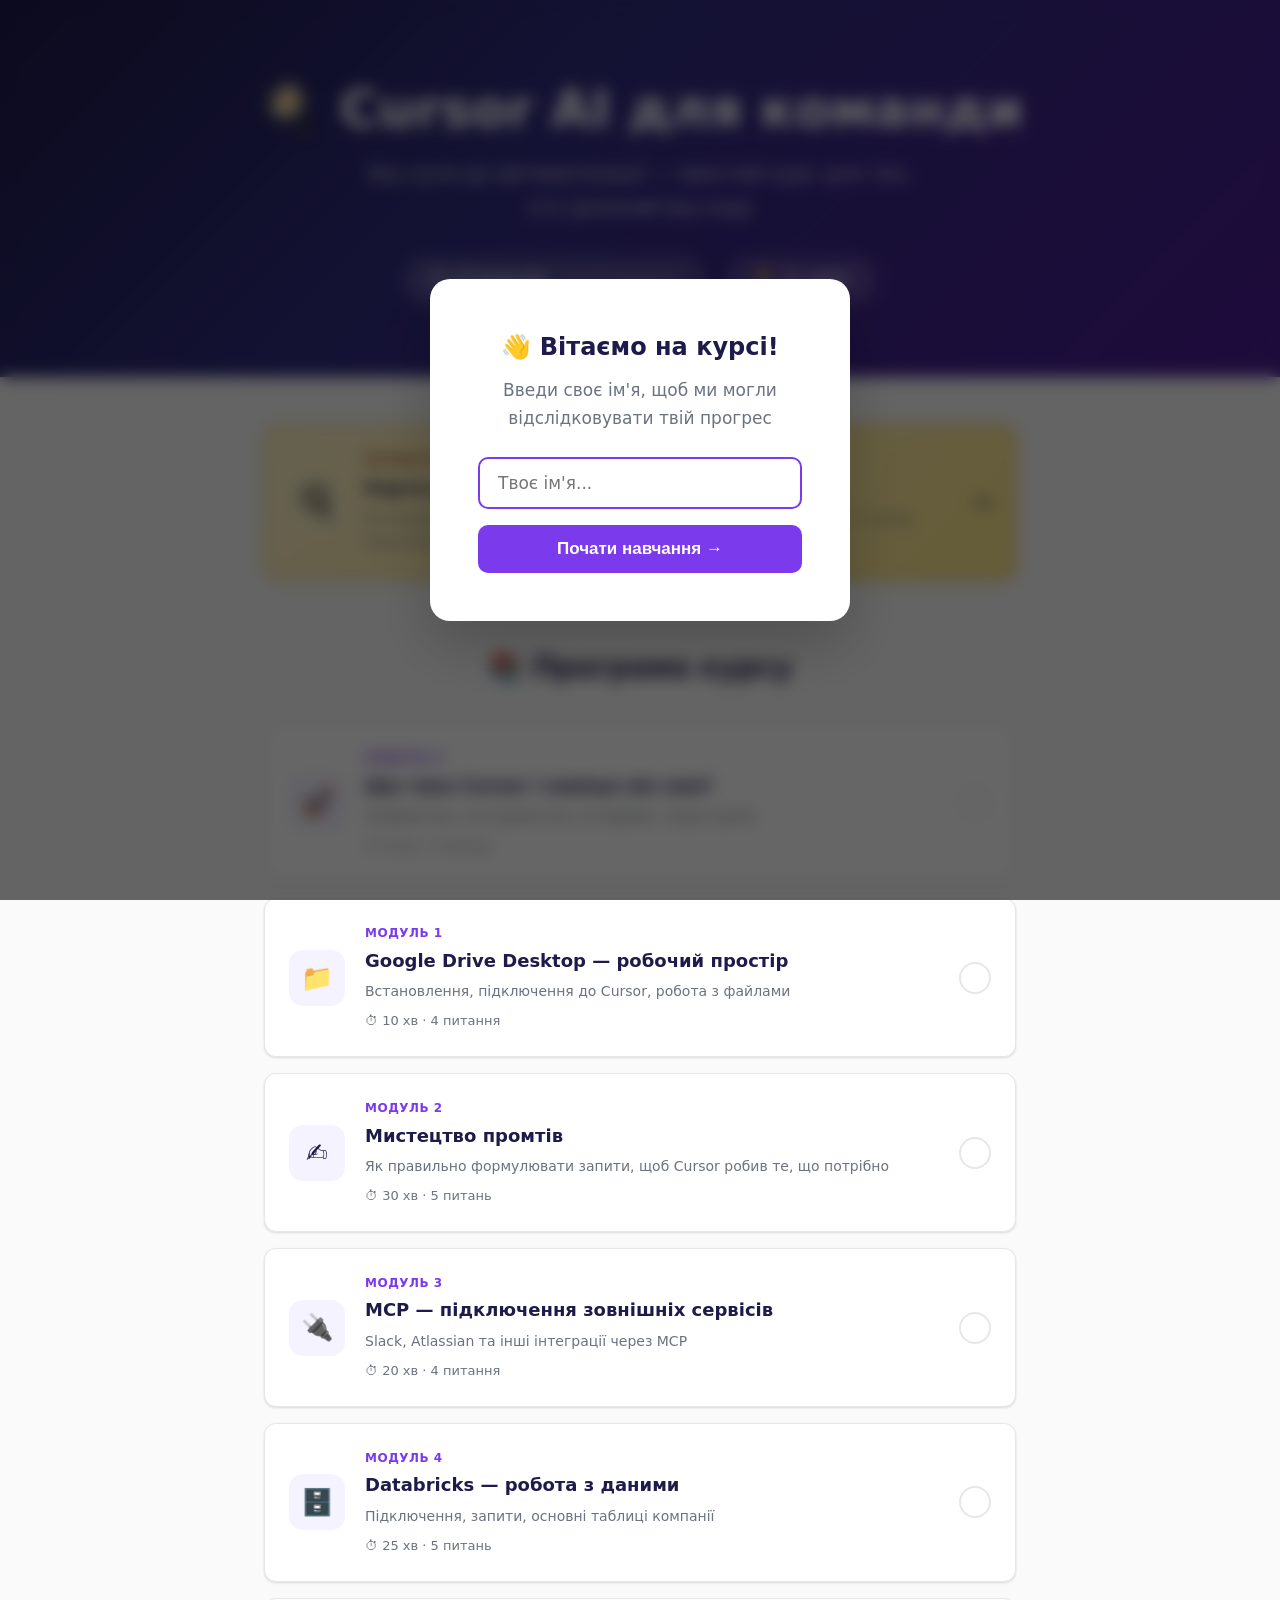
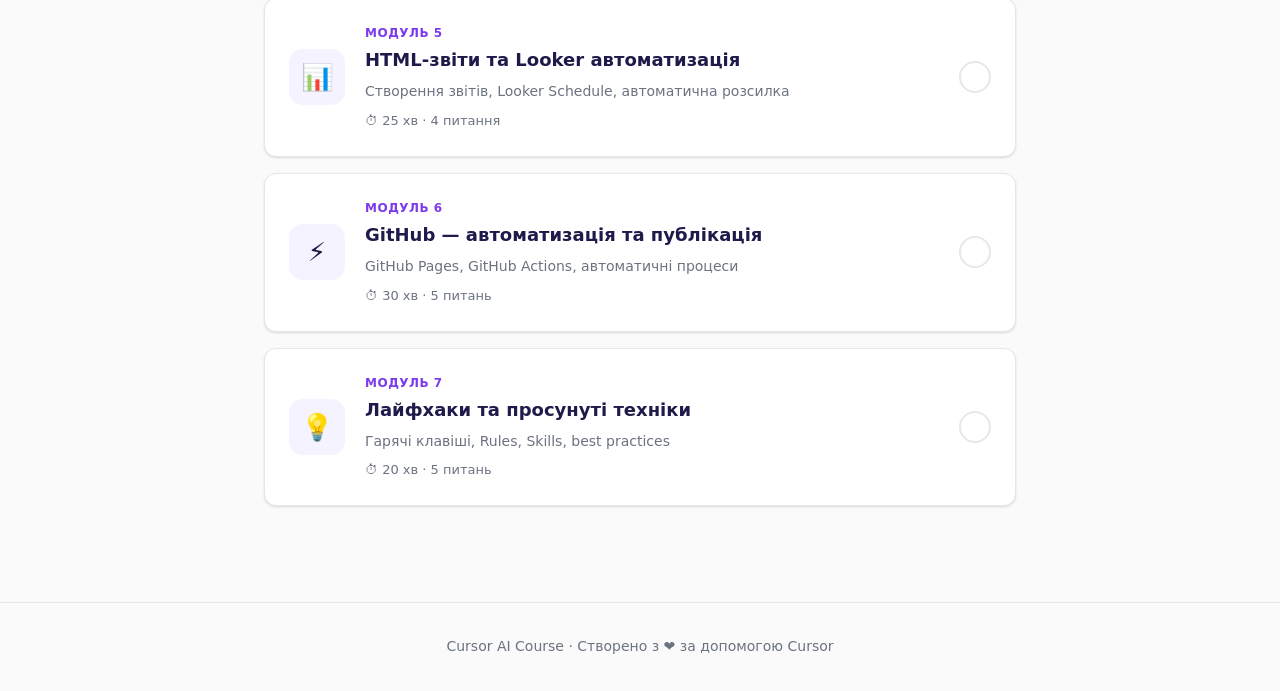
==== index.html @ 016fd1ef "Initial course deployment Made-with: Cursor" ====
<!DOCTYPE html>
<html lang="uk">
<head>
    <meta charset="UTF-8">
    <meta name="viewport" content="width=device-width, initial-scale=1.0">
    <title>Cursor AI — Курс для команди</title>
    <link rel="stylesheet" href="css/styles.css">
    <link rel="icon" href="data:image/svg+xml,<svg xmlns='http://www.w3.org/2000/svg' viewBox='0 0 100 100'><text y='.9em' font-size='90'>🎓</text></svg>">
</head>
<body>

    <!-- Name Input Overlay -->
    <div id="name-overlay" class="name-overlay hidden">
        <div class="name-card">
            <h2>👋 Вітаємо на курсі!</h2>
            <p>Введи своє ім'я, щоб ми могли відслідковувати твій прогрес</p>
            <input type="text" class="name-input" placeholder="Твоє ім'я..." autofocus>
            <button class="name-submit">Почати навчання →</button>
        </div>
    </div>

    <!-- Hero Section -->
    <header class="course-hero">
        <h1>🍳 Cursor AI для команди</h1>
        <p>Від нуля до автоматизації — простий курс для тих, хто далекий від коду</p>
        <div id="user-greeting" style="font-size:18px;margin-bottom:20px;opacity:0.9"></div>
        <div style="display:flex;gap:20px;justify-content:center;flex-wrap:wrap;margin-bottom:12px">
            <div class="hero-progress">
                <span class="hero-progress-label">0 з 8 модулів</span>
                <div class="hero-progress-bar">
                    <div class="hero-progress-fill" style="width: 0%"></div>
                </div>
            </div>
            <div class="hero-progress">
                <span>🏆</span>
                <span id="total-points">0</span>
                <span>очок</span>
            </div>
        </div>
    </header>

    <!-- Kitchen Map Banner -->
    <section class="modules-grid" style="padding-bottom: 0">
        <a href="modules/kitchen-map.html" class="module-card" style="background:linear-gradient(135deg,#fef3c7,#fde68a);border-color:#f59e0b;">
            <div class="module-card-icon" style="background:#fef3c7;font-size:32px">🍳</div>
            <div class="module-card-body">
                <div class="module-card-label" style="color:#92400e">Почни тут</div>
                <div class="module-card-title">Карта ресторану — як все працює разом</div>
                <div class="module-card-desc">Ресторанна аналогія: Cursor = кухня, AI = шеф-повар, Databricks = склад. Прочитай перед модулями!</div>
            </div>
            <div style="font-size:24px">→</div>
        </a>
    </section>

    <!-- Module Cards -->
    <section class="modules-grid">
        <h2>📚 Програма курсу</h2>

        <a href="modules/module-0.html" class="module-card" data-module="0">
            <div class="module-card-icon">🚀</div>
            <div class="module-card-body">
                <div class="module-card-label">Модуль 0</div>
                <div class="module-card-title">Що таке Cursor і навіщо він нам?</div>
                <div class="module-card-desc">Знайомство з інструментом, інтерфейс, перші кроки</div>
                <div class="module-card-meta">⏱ 15 хв · 5 питань</div>
            </div>
            <div class="module-card-status"></div>
        </a>

        <a href="modules/module-1.html" class="module-card" data-module="1">
            <div class="module-card-icon">📁</div>
            <div class="module-card-body">
                <div class="module-card-label">Модуль 1</div>
                <div class="module-card-title">Google Drive Desktop — робочий простір</div>
                <div class="module-card-desc">Встановлення, підключення до Cursor, робота з файлами</div>
                <div class="module-card-meta">⏱ 10 хв · 4 питання</div>
            </div>
            <div class="module-card-status"></div>
        </a>

        <a href="modules/module-2.html" class="module-card" data-module="2">
            <div class="module-card-icon">✍️</div>
            <div class="module-card-body">
                <div class="module-card-label">Модуль 2</div>
                <div class="module-card-title">Мистецтво промтів</div>
                <div class="module-card-desc">Як правильно формулювати запити, щоб Cursor робив те, що потрібно</div>
                <div class="module-card-meta">⏱ 30 хв · 5 питань</div>
            </div>
            <div class="module-card-status"></div>
        </a>

        <a href="modules/module-3.html" class="module-card" data-module="3">
            <div class="module-card-icon">🔌</div>
            <div class="module-card-body">
                <div class="module-card-label">Модуль 3</div>
                <div class="module-card-title">MCP — підключення зовнішніх сервісів</div>
                <div class="module-card-desc">Slack, Atlassian та інші інтеграції через MCP</div>
                <div class="module-card-meta">⏱ 20 хв · 4 питання</div>
            </div>
            <div class="module-card-status"></div>
        </a>

        <a href="modules/module-4.html" class="module-card" data-module="4">
            <div class="module-card-icon">🗄️</div>
            <div class="module-card-body">
                <div class="module-card-label">Модуль 4</div>
                <div class="module-card-title">Databricks — робота з даними</div>
                <div class="module-card-desc">Підключення, запити, основні таблиці компанії</div>
                <div class="module-card-meta">⏱ 25 хв · 5 питань</div>
            </div>
            <div class="module-card-status"></div>
        </a>

        <a href="modules/module-5.html" class="module-card" data-module="5">
            <div class="module-card-icon">📊</div>
            <div class="module-card-body">
                <div class="module-card-label">Модуль 5</div>
                <div class="module-card-title">HTML-звіти та Looker автоматизація</div>
                <div class="module-card-desc">Створення звітів, Looker Schedule, автоматична розсилка</div>
                <div class="module-card-meta">⏱ 25 хв · 4 питання</div>
            </div>
            <div class="module-card-status"></div>
        </a>

        <a href="modules/module-6.html" class="module-card" data-module="6">
            <div class="module-card-icon">⚡</div>
            <div class="module-card-body">
                <div class="module-card-label">Модуль 6</div>
                <div class="module-card-title">GitHub — автоматизація та публікація</div>
                <div class="module-card-desc">GitHub Pages, GitHub Actions, автоматичні процеси</div>
                <div class="module-card-meta">⏱ 30 хв · 5 питань</div>
            </div>
            <div class="module-card-status"></div>
        </a>

        <a href="modules/module-7.html" class="module-card" data-module="7">
            <div class="module-card-icon">💡</div>
            <div class="module-card-body">
                <div class="module-card-label">Модуль 7</div>
                <div class="module-card-title">Лайфхаки та просунуті техніки</div>
                <div class="module-card-desc">Гарячі клавіші, Rules, Skills, best practices</div>
                <div class="module-card-meta">⏱ 20 хв · 5 питань</div>
            </div>
            <div class="module-card-status"></div>
        </a>
    </section>

    <footer class="course-footer">
        <p>Cursor AI Course · Створено з ❤️ за допомогою Cursor</p>
    </footer>

    <script src="js/app.js"></script>
    <script>
        document.addEventListener('DOMContentLoaded', () => {
            updateProgressUI();
        });
    </script>
</body>
</html>
---- css/styles.css ----
/* ===== CURSOR COURSE — SHARED STYLES ===== */

:root {
  --primary: #7c3aed;
  --primary-light: #a78bfa;
  --primary-dark: #5b21b6;
  --primary-bg: #f5f3ff;
  --success: #10b981;
  --success-bg: #ecfdf5;
  --warning: #f59e0b;
  --warning-bg: #fffbeb;
  --error: #ef4444;
  --error-bg: #fef2f2;
  --info: #3b82f6;
  --info-bg: #eff6ff;
  --text: #1e1b4b;
  --text-secondary: #6b7280;
  --bg: #fafafa;
  --card-bg: #ffffff;
  --border: #e5e7eb;
  --radius: 12px;
  --shadow: 0 1px 3px rgba(0,0,0,0.08), 0 1px 2px rgba(0,0,0,0.06);
  --shadow-lg: 0 10px 25px rgba(0,0,0,0.08);
}

*, *::before, *::after { box-sizing: border-box; margin: 0; padding: 0; }

html { scroll-behavior: smooth; }

body {
  font-family: -apple-system, BlinkMacSystemFont, 'Segoe UI', system-ui, sans-serif;
  color: var(--text);
  background: var(--bg);
  line-height: 1.7;
  font-size: 17px;
  -webkit-font-smoothing: antialiased;
}

/* ===== NAVIGATION ===== */

.module-nav {
  position: sticky;
  top: 0;
  z-index: 100;
  display: flex;
  align-items: center;
  justify-content: space-between;
  padding: 14px 32px;
  background: rgba(255,255,255,0.92);
  backdrop-filter: blur(12px);
  border-bottom: 1px solid var(--border);
}

.nav-home, .nav-next {
  text-decoration: none;
  color: var(--primary);
  font-weight: 600;
  font-size: 15px;
  padding: 6px 14px;
  border-radius: 8px;
  transition: background 0.2s;
}

.nav-home:hover, .nav-next:hover {
  background: var(--primary-bg);
}

.nav-title {
  font-weight: 700;
  color: var(--text-secondary);
  font-size: 14px;
  text-transform: uppercase;
  letter-spacing: 0.5px;
}

/* ===== MODULE HEADER ===== */

.module-header {
  text-align: center;
  padding: 60px 32px 48px;
  background: linear-gradient(135deg, var(--primary-bg) 0%, #ede9fe 50%, #e0e7ff 100%);
  border-bottom: 1px solid var(--border);
}

.module-number {
  display: inline-block;
  background: var(--primary);
  color: white;
  font-size: 13px;
  font-weight: 700;
  padding: 4px 16px;
  border-radius: 20px;
  text-transform: uppercase;
  letter-spacing: 1px;
  margin-bottom: 16px;
}

.module-header h1 {
  font-size: clamp(28px, 5vw, 42px);
  font-weight: 800;
  color: var(--text);
  margin-bottom: 12px;
  line-height: 1.2;
}

.module-desc {
  font-size: 19px;
  color: var(--text-secondary);
  max-width: 600px;
  margin: 0 auto 20px;
}

.module-meta {
  display: flex;
  gap: 24px;
  justify-content: center;
  font-size: 15px;
  color: var(--text-secondary);
}

/* ===== MAIN CONTENT ===== */

.module-content {
  max-width: 780px;
  margin: 0 auto;
  padding: 48px 24px 80px;
}

.lesson { margin-bottom: 48px; }

.lesson h2 {
  font-size: 26px;
  font-weight: 700;
  margin-bottom: 20px;
  padding-bottom: 10px;
  border-bottom: 2px solid var(--primary-bg);
}

.lesson h3 {
  font-size: 20px;
  font-weight: 600;
  margin: 28px 0 12px;
}

.lesson p {
  margin-bottom: 16px;
  color: var(--text);
}

.lesson ul, .lesson ol {
  margin: 0 0 16px 24px;
}

.lesson li {
  margin-bottom: 8px;
}

.lesson strong { color: var(--primary-dark); }

.lesson code {
  background: var(--primary-bg);
  padding: 2px 8px;
  border-radius: 6px;
  font-size: 15px;
  font-family: 'SF Mono', 'Fira Code', monospace;
  color: var(--primary-dark);
}

.lesson pre {
  background: #1e1b4b;
  color: #e0e7ff;
  padding: 20px 24px;
  border-radius: var(--radius);
  overflow-x: auto;
  margin: 16px 0 24px;
  font-size: 14px;
  line-height: 1.6;
}

.lesson pre code {
  background: none;
  padding: 0;
  color: inherit;
  font-size: inherit;
}

/* ===== INFO BOXES ===== */

.info-box, .warning-box, .success-box, .error-box {
  padding: 16px 20px;
  border-radius: var(--radius);
  margin: 20px 0;
  font-size: 16px;
  line-height: 1.6;
}

.info-box {
  background: var(--info-bg);
  border-left: 4px solid var(--info);
}

.warning-box {
  background: var(--warning-bg);
  border-left: 4px solid var(--warning);
}

.success-box {
  background: var(--success-bg);
  border-left: 4px solid var(--success);
}

.error-box {
  background: var(--error-bg);
  border-left: 4px solid var(--error);
}

/* ===== EXAMPLE BOX ===== */

.example-box {
  background: var(--card-bg);
  border: 1px solid var(--border);
  border-radius: var(--radius);
  padding: 20px 24px;
  margin: 20px 0;
  box-shadow: var(--shadow);
}

.example-label {
  font-size: 12px;
  font-weight: 700;
  text-transform: uppercase;
  letter-spacing: 1px;
  color: var(--primary);
  margin-bottom: 10px;
}

.example-bad {
  border-left: 4px solid var(--error);
}

.example-good {
  border-left: 4px solid var(--success);
}

/* ===== COMPARISON ===== */

.comparison {
  display: grid;
  grid-template-columns: 1fr 1fr;
  gap: 16px;
  margin: 24px 0;
}

.comparison-bad, .comparison-good {
  padding: 20px;
  border-radius: var(--radius);
  font-size: 15px;
}

.comparison-bad {
  background: var(--error-bg);
  border: 1px solid #fecaca;
}

.comparison-bad::before {
  content: '❌ Погано';
  display: block;
  font-weight: 700;
  color: var(--error);
  margin-bottom: 8px;
  font-size: 13px;
  text-transform: uppercase;
}

.comparison-good {
  background: var(--success-bg);
  border: 1px solid #a7f3d0;
}

.comparison-good::before {
  content: '✅ Добре';
  display: block;
  font-weight: 700;
  color: var(--success);
  margin-bottom: 8px;
  font-size: 13px;
  text-transform: uppercase;
}

/* ===== STEP BY STEP ===== */

.step-by-step {
  margin: 24px 0;
}

.step {
  display: flex;
  gap: 16px;
  padding: 16px 0;
  border-bottom: 1px solid var(--border);
}

.step:last-child { border-bottom: none; }

.step-number {
  flex-shrink: 0;
  width: 36px;
  height: 36px;
  background: var(--primary);
  color: white;
  border-radius: 50%;
  display: flex;
  align-items: center;
  justify-content: center;
  font-weight: 700;
  font-size: 16px;
}

.step-content h3 {
  margin: 0 0 6px;
  font-size: 17px;
}

.step-content p {
  margin: 0;
  color: var(--text-secondary);
  font-size: 15px;
}

/* ===== KEYBOARD SHORTCUT ===== */

kbd {
  display: inline-block;
  background: #f3f4f6;
  border: 1px solid #d1d5db;
  border-bottom: 3px solid #d1d5db;
  border-radius: 6px;
  padding: 2px 8px;
  font-family: -apple-system, system-ui, sans-serif;
  font-size: 14px;
  font-weight: 600;
  color: var(--text);
  white-space: nowrap;
}

/* ===== VIDEO SECTION ===== */

.video-section {
  margin: 48px 0;
}

.video-section h2 {
  font-size: 24px;
  margin-bottom: 16px;
}

.video-placeholder {
  background: linear-gradient(135deg, #1e1b4b, #312e81);
  color: white;
  border-radius: var(--radius);
  padding: 60px 32px;
  text-align: center;
  font-size: 18px;
}

.video-placeholder p {
  opacity: 0.8;
  color: white;
}

.video-embed {
  border-radius: var(--radius);
  overflow: hidden;
  aspect-ratio: 16/9;
}

.video-embed iframe {
  width: 100%;
  height: 100%;
  border: none;
}

/* ===== QUIZ SECTION ===== */

.quiz-section {
  margin-top: 56px;
  padding-top: 48px;
  border-top: 2px solid var(--primary-bg);
}

.quiz-section h2 {
  font-size: 26px;
  margin-bottom: 8px;
}

.quiz-intro {
  color: var(--text-secondary);
  margin-bottom: 32px;
}

.quiz-question {
  background: var(--card-bg);
  border: 1px solid var(--border);
  border-radius: var(--radius);
  padding: 28px;
  margin-bottom: 24px;
  box-shadow: var(--shadow);
  transition: border-color 0.3s;
}

.quiz-question.answered-correct {
  border-color: var(--success);
}

.quiz-question.answered-wrong {
  border-color: var(--error);
}

.quiz-question-number {
  font-size: 13px;
  font-weight: 700;
  color: var(--primary);
  text-transform: uppercase;
  letter-spacing: 0.5px;
  margin-bottom: 8px;
}

.quiz-question-text {
  font-size: 18px;
  font-weight: 600;
  margin-bottom: 20px;
  line-height: 1.5;
}

.quiz-options {
  display: flex;
  flex-direction: column;
  gap: 10px;
}

.quiz-option {
  display: flex;
  align-items: center;
  gap: 12px;
  padding: 14px 18px;
  border: 2px solid var(--border);
  border-radius: 10px;
  cursor: pointer;
  transition: all 0.2s;
  font-size: 16px;
  background: white;
}

.quiz-option:hover:not(.disabled) {
  border-color: var(--primary-light);
  background: var(--primary-bg);
}

.quiz-option.selected {
  border-color: var(--primary);
  background: var(--primary-bg);
}

.quiz-option.correct {
  border-color: var(--success);
  background: var(--success-bg);
}

.quiz-option.wrong {
  border-color: var(--error);
  background: var(--error-bg);
}

.quiz-option.disabled {
  cursor: default;
  opacity: 0.7;
}

.quiz-option-marker {
  flex-shrink: 0;
  width: 28px;
  height: 28px;
  border: 2px solid var(--border);
  border-radius: 50%;
  display: flex;
  align-items: center;
  justify-content: center;
  font-size: 13px;
  font-weight: 700;
  color: var(--text-secondary);
  transition: all 0.2s;
}

.quiz-option.selected .quiz-option-marker {
  border-color: var(--primary);
  background: var(--primary);
  color: white;
}

.quiz-option.correct .quiz-option-marker {
  border-color: var(--success);
  background: var(--success);
  color: white;
}

.quiz-option.wrong .quiz-option-marker {
  border-color: var(--error);
  background: var(--error);
  color: white;
}

.quiz-explanation {
  margin-top: 14px;
  padding: 14px 18px;
  border-radius: 8px;
  font-size: 15px;
  line-height: 1.5;
  display: none;
}

.quiz-explanation.show {
  display: block;
}

.quiz-explanation.correct-explanation {
  background: var(--success-bg);
  color: #065f46;
}

.quiz-explanation.wrong-explanation {
  background: var(--error-bg);
  color: #991b1b;
}

.quiz-result {
  text-align: center;
  padding: 40px;
  background: var(--card-bg);
  border-radius: var(--radius);
  border: 2px solid var(--border);
  margin-top: 32px;
  box-shadow: var(--shadow-lg);
  display: none;
}

.quiz-result.show { display: block; }

.quiz-score {
  font-size: 56px;
  font-weight: 800;
  color: var(--primary);
  margin-bottom: 8px;
}

.quiz-score-label {
  font-size: 18px;
  color: var(--text-secondary);
  margin-bottom: 24px;
}

.quiz-result-message {
  font-size: 20px;
  font-weight: 600;
  margin-bottom: 24px;
}

.quiz-submit-btn, .quiz-retry-btn {
  display: inline-block;
  padding: 14px 32px;
  border-radius: 10px;
  font-size: 16px;
  font-weight: 700;
  border: none;
  cursor: pointer;
  transition: all 0.2s;
}

.quiz-submit-btn {
  background: var(--primary);
  color: white;
  margin-top: 24px;
}

.quiz-submit-btn:hover {
  background: var(--primary-dark);
  transform: translateY(-1px);
  box-shadow: 0 4px 12px rgba(124, 58, 237, 0.3);
}

.quiz-submit-btn:disabled {
  opacity: 0.5;
  cursor: not-allowed;
  transform: none;
  box-shadow: none;
}

.quiz-retry-btn {
  background: white;
  color: var(--primary);
  border: 2px solid var(--primary);
  margin-top: 12px;
}

.quiz-retry-btn:hover {
  background: var(--primary-bg);
}

/* ===== INDEX PAGE ===== */

.course-hero {
  text-align: center;
  padding: 80px 32px 60px;
  background: linear-gradient(135deg, #1e1b4b 0%, #312e81 40%, #4c1d95 100%);
  color: white;
}

.course-hero h1 {
  font-size: clamp(32px, 6vw, 52px);
  font-weight: 800;
  margin-bottom: 16px;
  line-height: 1.15;
}

.course-hero p {
  font-size: 20px;
  opacity: 0.85;
  max-width: 550px;
  margin: 0 auto 32px;
}

.hero-progress {
  display: inline-flex;
  align-items: center;
  gap: 12px;
  background: rgba(255,255,255,0.15);
  border-radius: 50px;
  padding: 12px 28px;
  font-size: 15px;
  font-weight: 600;
}

.hero-progress-bar {
  width: 120px;
  height: 8px;
  background: rgba(255,255,255,0.2);
  border-radius: 4px;
  overflow: hidden;
}

.hero-progress-fill {
  height: 100%;
  background: var(--success);
  border-radius: 4px;
  transition: width 0.5s ease;
}

/* ===== NAME INPUT ===== */

.name-overlay {
  position: fixed;
  inset: 0;
  background: rgba(0,0,0,0.6);
  backdrop-filter: blur(8px);
  z-index: 1000;
  display: flex;
  align-items: center;
  justify-content: center;
}

.name-overlay.hidden { display: none; }

.name-card {
  background: white;
  padding: 48px;
  border-radius: 20px;
  text-align: center;
  max-width: 420px;
  width: 90%;
  box-shadow: 0 25px 60px rgba(0,0,0,0.2);
}

.name-card h2 {
  font-size: 24px;
  margin-bottom: 8px;
}

.name-card p {
  color: var(--text-secondary);
  margin-bottom: 24px;
}

.name-input {
  width: 100%;
  padding: 14px 18px;
  border: 2px solid var(--border);
  border-radius: 10px;
  font-size: 17px;
  outline: none;
  transition: border-color 0.2s;
  font-family: inherit;
}

.name-input:focus {
  border-color: var(--primary);
}

.name-submit {
  width: 100%;
  padding: 14px;
  margin-top: 16px;
  background: var(--primary);
  color: white;
  border: none;
  border-radius: 10px;
  font-size: 17px;
  font-weight: 700;
  cursor: pointer;
  transition: background 0.2s;
}

.name-submit:hover { background: var(--primary-dark); }

/* ===== MODULE CARDS (INDEX) ===== */

.modules-grid {
  max-width: 800px;
  margin: 0 auto;
  padding: 48px 24px 80px;
}

.modules-grid h2 {
  font-size: 28px;
  font-weight: 700;
  margin-bottom: 32px;
  text-align: center;
}

.module-card {
  display: flex;
  align-items: center;
  gap: 20px;
  background: var(--card-bg);
  border: 1px solid var(--border);
  border-radius: var(--radius);
  padding: 24px;
  margin-bottom: 16px;
  text-decoration: none;
  color: inherit;
  transition: all 0.25s;
  box-shadow: var(--shadow);
}

.module-card:hover {
  transform: translateY(-2px);
  box-shadow: var(--shadow-lg);
  border-color: var(--primary-light);
}

.module-card-icon {
  flex-shrink: 0;
  width: 56px;
  height: 56px;
  background: var(--primary-bg);
  border-radius: 14px;
  display: flex;
  align-items: center;
  justify-content: center;
  font-size: 26px;
}

.module-card-body { flex: 1; }

.module-card-label {
  font-size: 12px;
  font-weight: 700;
  color: var(--primary);
  text-transform: uppercase;
  letter-spacing: 0.5px;
}

.module-card-title {
  font-size: 18px;
  font-weight: 700;
  margin: 2px 0 4px;
}

.module-card-desc {
  font-size: 14px;
  color: var(--text-secondary);
}

.module-card-status {
  flex-shrink: 0;
  width: 32px;
  height: 32px;
  border-radius: 50%;
  border: 2px solid var(--border);
  display: flex;
  align-items: center;
  justify-content: center;
  font-size: 16px;
  transition: all 0.3s;
}

.module-card-status.completed {
  background: var(--success);
  border-color: var(--success);
  color: white;
}

.module-card-meta {
  font-size: 13px;
  color: var(--text-secondary);
  margin-top: 6px;
}

/* ===== FOOTER ===== */

.course-footer {
  text-align: center;
  padding: 32px;
  color: var(--text-secondary);
  font-size: 14px;
  border-top: 1px solid var(--border);
}

/* ===== KITCHEN ANALOGY BANNER ===== */

.kitchen-banner {
  display: flex;
  align-items: center;
  gap: 16px;
  background: linear-gradient(135deg, #fef3c7, #fde68a);
  border: 2px solid #f59e0b;
  border-radius: var(--radius);
  padding: 20px 24px;
  margin-bottom: 40px;
}

.kitchen-banner-icon {
  font-size: 40px;
  flex-shrink: 0;
}

.kitchen-banner-text {
  font-size: 16px;
  line-height: 1.5;
}

.kitchen-banner-text strong {
  color: #92400e;
  display: block;
  font-size: 13px;
  text-transform: uppercase;
  letter-spacing: 0.5px;
  margin-bottom: 2px;
}

/* ===== GAMIFIED QUIZ ===== */

.game-hud {
  display: flex;
  align-items: center;
  justify-content: space-between;
  background: linear-gradient(135deg, #1e1b4b, #312e81);
  color: white;
  border-radius: 16px;
  padding: 20px 28px;
  margin-bottom: 28px;
  flex-wrap: wrap;
  gap: 12px;
}

.game-hud-item {
  text-align: center;
}

.game-hud-label {
  font-size: 11px;
  text-transform: uppercase;
  letter-spacing: 1px;
  opacity: 0.7;
  margin-bottom: 2px;
}

.game-hud-value {
  font-size: 24px;
  font-weight: 800;
}

.game-hud-streak {
  font-size: 28px;
  font-weight: 800;
  animation: streak-pulse 0.5s ease;
}

@keyframes streak-pulse {
  0% { transform: scale(1); }
  50% { transform: scale(1.3); }
  100% { transform: scale(1); }
}

.game-progress-track {
  width: 100%;
  height: 8px;
  background: rgba(255,255,255,0.15);
  border-radius: 4px;
  margin-top: 8px;
  overflow: hidden;
}

.game-progress-fill {
  height: 100%;
  background: linear-gradient(90deg, #34d399, #10b981);
  border-radius: 4px;
  transition: width 0.4s ease;
}

/* Question card — game mode */
.game-question {
  background: var(--card-bg);
  border: 2px solid var(--border);
  border-radius: 16px;
  padding: 32px;
  margin-bottom: 0;
  box-shadow: var(--shadow-lg);
  animation: slide-in 0.4s ease;
  position: relative;
  overflow: hidden;
}

@keyframes slide-in {
  from { opacity: 0; transform: translateX(40px); }
  to { opacity: 1; transform: translateX(0); }
}

.game-question-badge {
  display: inline-block;
  background: var(--primary);
  color: white;
  font-size: 12px;
  font-weight: 700;
  padding: 4px 14px;
  border-radius: 20px;
  text-transform: uppercase;
  letter-spacing: 0.5px;
  margin-bottom: 16px;
}

.game-question-text {
  font-size: 20px;
  font-weight: 700;
  margin-bottom: 24px;
  line-height: 1.5;
}

/* Game options */
.game-options {
  display: flex;
  flex-direction: column;
  gap: 12px;
}

.game-option {
  display: flex;
  align-items: center;
  gap: 14px;
  padding: 16px 20px;
  border: 2px solid var(--border);
  border-radius: 12px;
  cursor: pointer;
  transition: all 0.2s;
  font-size: 16px;
  background: white;
  user-select: none;
}

.game-option:hover:not(.locked) {
  border-color: var(--primary-light);
  background: var(--primary-bg);
  transform: translateX(4px);
}

.game-option.locked { cursor: default; }

.game-option-key {
  flex-shrink: 0;
  width: 32px;
  height: 32px;
  border: 2px solid var(--border);
  border-radius: 8px;
  display: flex;
  align-items: center;
  justify-content: center;
  font-size: 14px;
  font-weight: 800;
  color: var(--text-secondary);
  transition: all 0.2s;
}

.game-option.selected .game-option-key {
  border-color: var(--primary);
  background: var(--primary);
  color: white;
}

.game-option.correct-answer {
  border-color: var(--success);
  background: var(--success-bg);
  animation: correct-pop 0.4s ease;
}

.game-option.correct-answer .game-option-key {
  border-color: var(--success);
  background: var(--success);
  color: white;
}

@keyframes correct-pop {
  0% { transform: scale(1); }
  30% { transform: scale(1.03); }
  100% { transform: scale(1); }
}

.game-option.wrong-answer {
  border-color: var(--error);
  background: var(--error-bg);
  animation: wrong-shake 0.4s ease;
}

.game-option.wrong-answer .game-option-key {
  border-color: var(--error);
  background: var(--error);
  color: white;
}

@keyframes wrong-shake {
  0%, 100% { transform: translateX(0); }
  20% { transform: translateX(-8px); }
  40% { transform: translateX(8px); }
  60% { transform: translateX(-4px); }
  80% { transform: translateX(4px); }
}

.game-explanation {
  margin-top: 16px;
  padding: 16px 20px;
  border-radius: 10px;
  font-size: 15px;
  line-height: 1.6;
  animation: fade-in 0.3s ease;
}

@keyframes fade-in {
  from { opacity: 0; transform: translateY(8px); }
  to { opacity: 1; transform: translateY(0); }
}

.game-explanation.correct-exp {
  background: var(--success-bg);
  border: 1px solid #a7f3d0;
  color: #065f46;
}

.game-explanation.wrong-exp {
  background: var(--error-bg);
  border: 1px solid #fecaca;
  color: #991b1b;
}

.game-next-btn {
  display: block;
  width: 100%;
  padding: 16px;
  margin-top: 20px;
  background: var(--primary);
  color: white;
  border: none;
  border-radius: 12px;
  font-size: 17px;
  font-weight: 700;
  cursor: pointer;
  transition: all 0.2s;
}

.game-next-btn:hover {
  background: var(--primary-dark);
  transform: translateY(-1px);
}

/* True/False question type */
.game-tf-options {
  display: grid;
  grid-template-columns: 1fr 1fr;
  gap: 16px;
}

.game-tf-btn {
  padding: 24px;
  border: 3px solid var(--border);
  border-radius: 16px;
  background: white;
  cursor: pointer;
  text-align: center;
  font-size: 18px;
  font-weight: 700;
  transition: all 0.2s;
  user-select: none;
}

.game-tf-btn:hover:not(.locked) {
  transform: translateY(-3px);
  box-shadow: var(--shadow-lg);
}

.game-tf-btn.true-btn:hover:not(.locked) { border-color: var(--success); background: var(--success-bg); }
.game-tf-btn.false-btn:hover:not(.locked) { border-color: var(--error); background: var(--error-bg); }

.game-tf-btn.correct-answer { border-color: var(--success); background: var(--success-bg); animation: correct-pop 0.4s ease; }
.game-tf-btn.wrong-answer { border-color: var(--error); background: var(--error-bg); animation: wrong-shake 0.4s ease; }
.game-tf-btn.locked { cursor: default; opacity: 0.6; }

.game-tf-emoji { font-size: 36px; display: block; margin-bottom: 8px; }

/* Match pairs question type */
.game-match-grid {
  display: grid;
  grid-template-columns: 1fr 1fr;
  gap: 12px 24px;
}

.game-match-col-label {
  font-size: 12px;
  font-weight: 700;
  text-transform: uppercase;
  letter-spacing: 1px;
  color: var(--text-secondary);
  padding-bottom: 8px;
  border-bottom: 2px solid var(--border);
  margin-bottom: 4px;
}

.game-match-item {
  padding: 12px 16px;
  border: 2px solid var(--border);
  border-radius: 10px;
  cursor: pointer;
  text-align: center;
  font-size: 15px;
  font-weight: 600;
  transition: all 0.2s;
  background: white;
  user-select: none;
}

.game-match-item:hover:not(.matched):not(.locked) {
  border-color: var(--primary-light);
  background: var(--primary-bg);
}

.game-match-item.active {
  border-color: var(--primary);
  background: var(--primary-bg);
  box-shadow: 0 0 0 3px rgba(124,58,237,0.2);
}

.game-match-item.matched {
  border-color: var(--success);
  background: var(--success-bg);
  cursor: default;
  opacity: 0.8;
}

.game-match-item.wrong-match {
  animation: wrong-shake 0.4s ease;
  border-color: var(--error);
  background: var(--error-bg);
}

/* Stars result */
.game-result {
  text-align: center;
  padding: 48px 32px;
  background: var(--card-bg);
  border: 2px solid var(--border);
  border-radius: 20px;
  box-shadow: var(--shadow-lg);
  animation: result-pop 0.6s ease;
}

@keyframes result-pop {
  0% { opacity: 0; transform: scale(0.8); }
  60% { transform: scale(1.05); }
  100% { opacity: 1; transform: scale(1); }
}

.game-stars {
  font-size: 56px;
  margin-bottom: 16px;
  letter-spacing: 8px;
}

.game-stars .star-earned { animation: star-bounce 0.5s ease; display: inline-block; }
.game-stars .star-empty { opacity: 0.2; display: inline-block; }

@keyframes star-bounce {
  0% { transform: scale(0) rotate(-20deg); }
  60% { transform: scale(1.3) rotate(10deg); }
  100% { transform: scale(1) rotate(0); }
}

.game-result-score {
  font-size: 48px;
  font-weight: 800;
  background: linear-gradient(135deg, var(--primary), var(--primary-light));
  -webkit-background-clip: text;
  -webkit-text-fill-color: transparent;
  background-clip: text;
}

.game-result-label {
  font-size: 16px;
  color: var(--text-secondary);
  margin-bottom: 8px;
}

.game-result-points {
  font-size: 20px;
  font-weight: 700;
  color: var(--warning);
  margin-bottom: 24px;
}

.game-result-msg {
  font-size: 22px;
  font-weight: 700;
  margin-bottom: 28px;
}

.game-btn-group {
  display: flex;
  gap: 12px;
  justify-content: center;
  flex-wrap: wrap;
}

.game-btn-primary {
  padding: 14px 32px;
  background: var(--primary);
  color: white;
  border: none;
  border-radius: 12px;
  font-size: 16px;
  font-weight: 700;
  cursor: pointer;
  text-decoration: none;
  transition: all 0.2s;
  display: inline-block;
}

.game-btn-primary:hover {
  background: var(--primary-dark);
  transform: translateY(-2px);
  box-shadow: 0 4px 12px rgba(124,58,237,0.3);
}

.game-btn-secondary {
  padding: 14px 32px;
  background: white;
  color: var(--primary);
  border: 2px solid var(--primary);
  border-radius: 12px;
  font-size: 16px;
  font-weight: 700;
  cursor: pointer;
  text-decoration: none;
  transition: all 0.2s;
  display: inline-block;
}

.game-btn-secondary:hover {
  background: var(--primary-bg);
}

/* Confetti canvas */
#confetti-canvas {
  position: fixed;
  top: 0;
  left: 0;
  width: 100%;
  height: 100%;
  pointer-events: none;
  z-index: 9999;
}

/* Floating +points */
.floating-points {
  position: fixed;
  font-size: 24px;
  font-weight: 800;
  color: var(--success);
  pointer-events: none;
  z-index: 500;
  animation: float-up 1s ease forwards;
}

@keyframes float-up {
  0% { opacity: 1; transform: translateY(0) scale(1); }
  100% { opacity: 0; transform: translateY(-80px) scale(1.5); }
}

/* Timer bar */
.game-timer-bar {
  width: 100%;
  height: 4px;
  background: var(--border);
  border-radius: 2px;
  overflow: hidden;
  margin-bottom: 20px;
}

.game-timer-fill {
  height: 100%;
  background: linear-gradient(90deg, var(--success), var(--warning), var(--error));
  border-radius: 2px;
  transition: width 0.1s linear;
}

/* ===== RESPONSIVE ===== */

@media (max-width: 640px) {
  .module-nav { padding: 12px 16px; }
  .module-header { padding: 40px 20px 32px; }
  .module-content { padding: 32px 16px 60px; }
  .quiz-question { padding: 20px; }
  .comparison { grid-template-columns: 1fr; }
  .name-card { padding: 32px 24px; }
  .module-card { padding: 16px; gap: 14px; }
  .game-hud { padding: 16px 20px; }
  .game-question { padding: 24px 20px; }
  .game-tf-options { grid-template-columns: 1fr; }
  .game-match-grid { grid-template-columns: 1fr; }
  .kitchen-banner { flex-direction: column; text-align: center; }
}
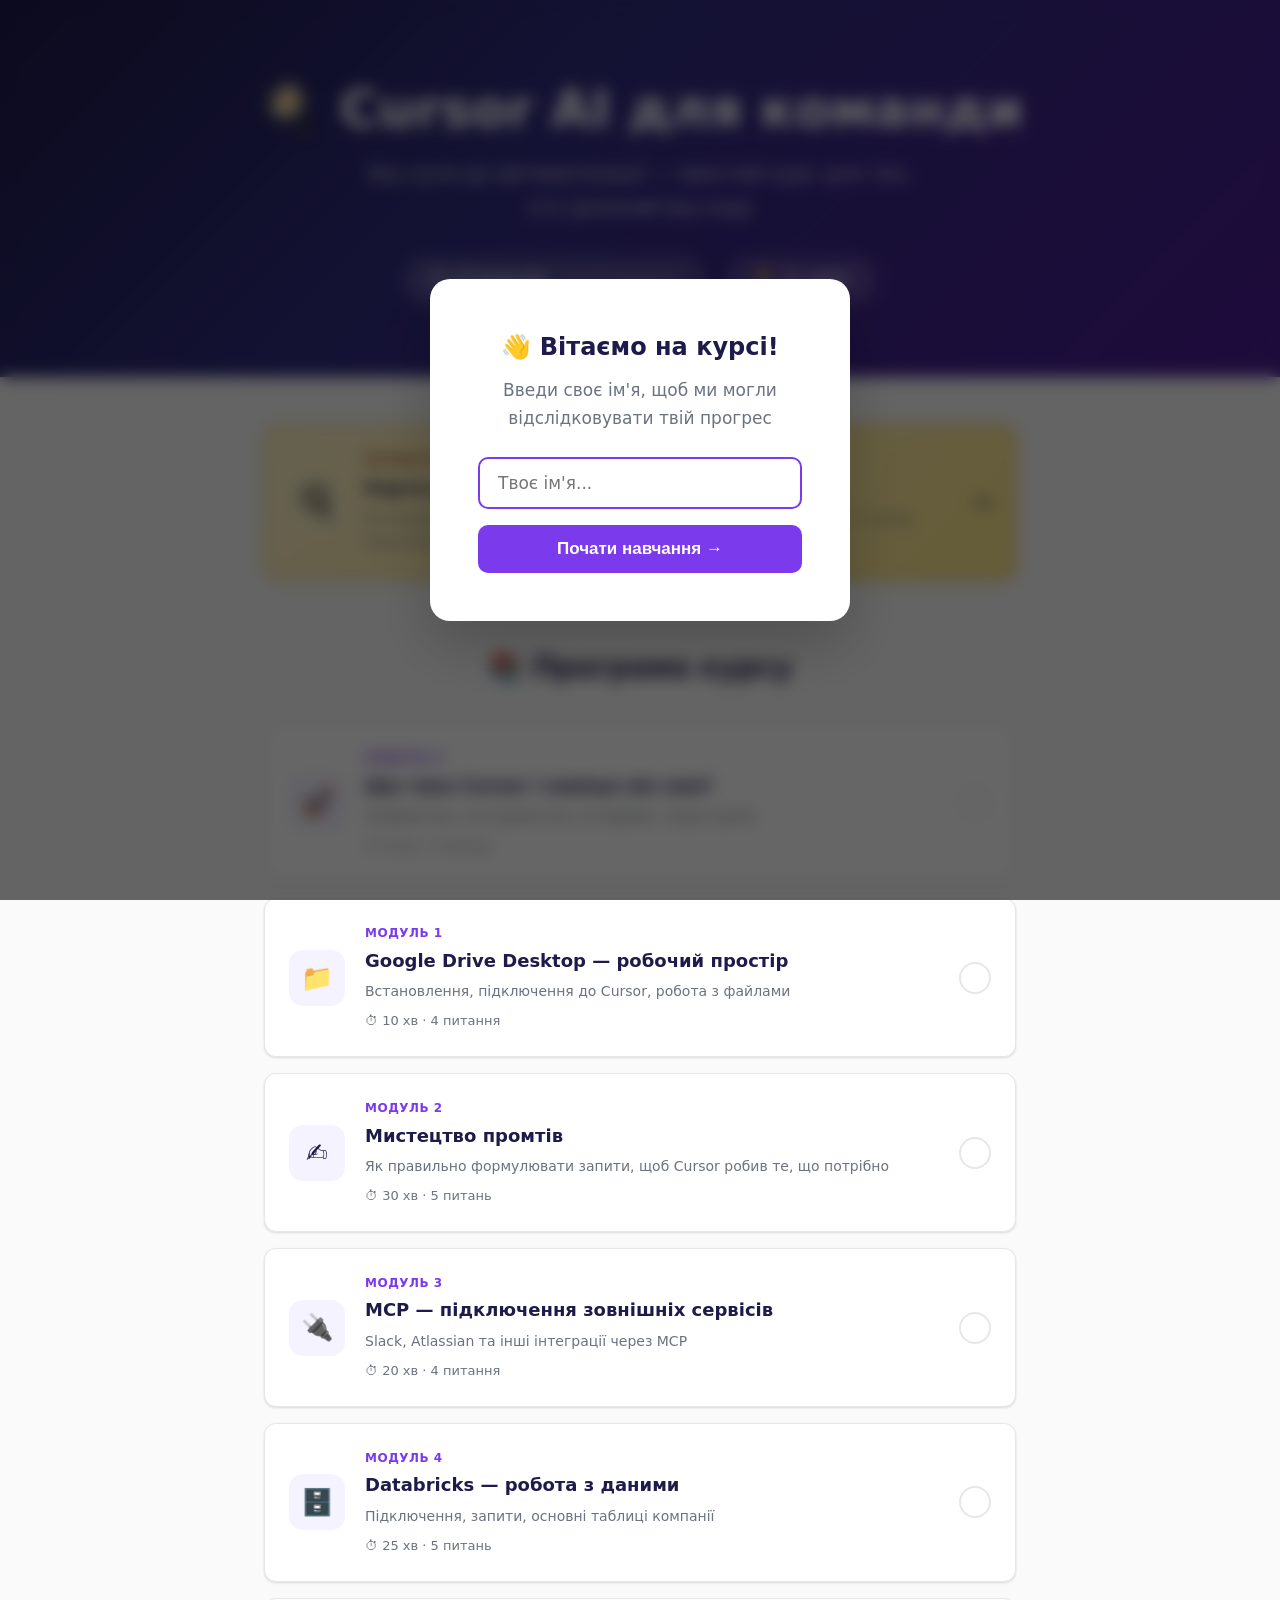
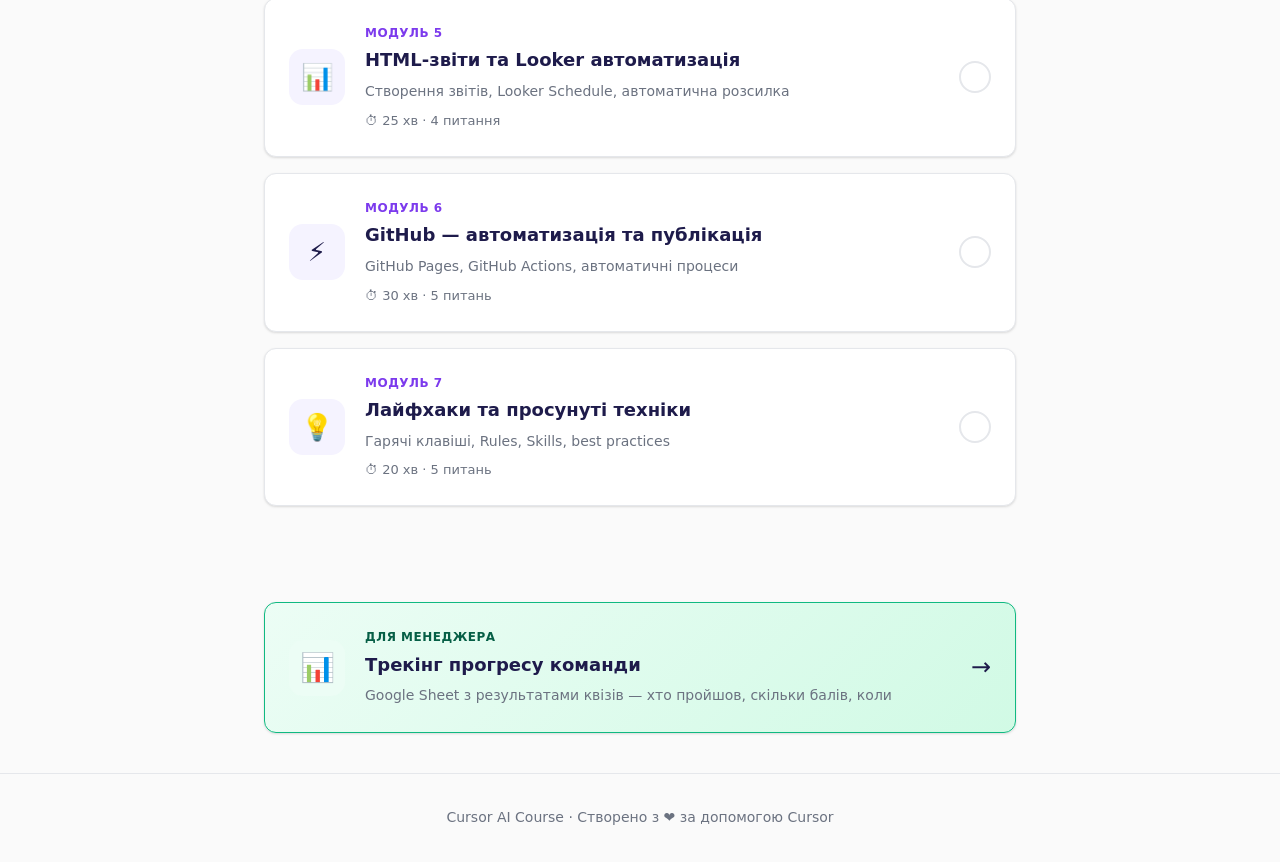
==== commit 4133aad1: "Add Google Sheet tracking link and match quiz hint Made-with: Cursor" ====
--- a/index.html
+++ b/index.html
@@ -145,6 +145,18 @@
         </a>
     </section>
 
+    <section class="modules-grid" style="padding-top: 0; padding-bottom: 24px;">
+        <a href="https://docs.google.com/spreadsheets/d/1EwlPTnP_sOux0s3Pn3qujwOjlh3qjllvot61-VNgxJY/edit?gid=0#gid=0" target="_blank" class="module-card" style="background:linear-gradient(135deg,#ecfdf5,#d1fae5);border-color:#10b981;">
+            <div class="module-card-icon" style="background:#ecfdf5;font-size:28px">📊</div>
+            <div class="module-card-body">
+                <div class="module-card-label" style="color:#065f46">Для менеджера</div>
+                <div class="module-card-title">Трекінг прогресу команди</div>
+                <div class="module-card-desc">Google Sheet з результатами квізів — хто пройшов, скільки балів, коли</div>
+            </div>
+            <div style="font-size:24px">→</div>
+        </a>
+    </section>
+
     <footer class="course-footer">
         <p>Cursor AI Course · Створено з ❤️ за допомогою Cursor</p>
     </footer>
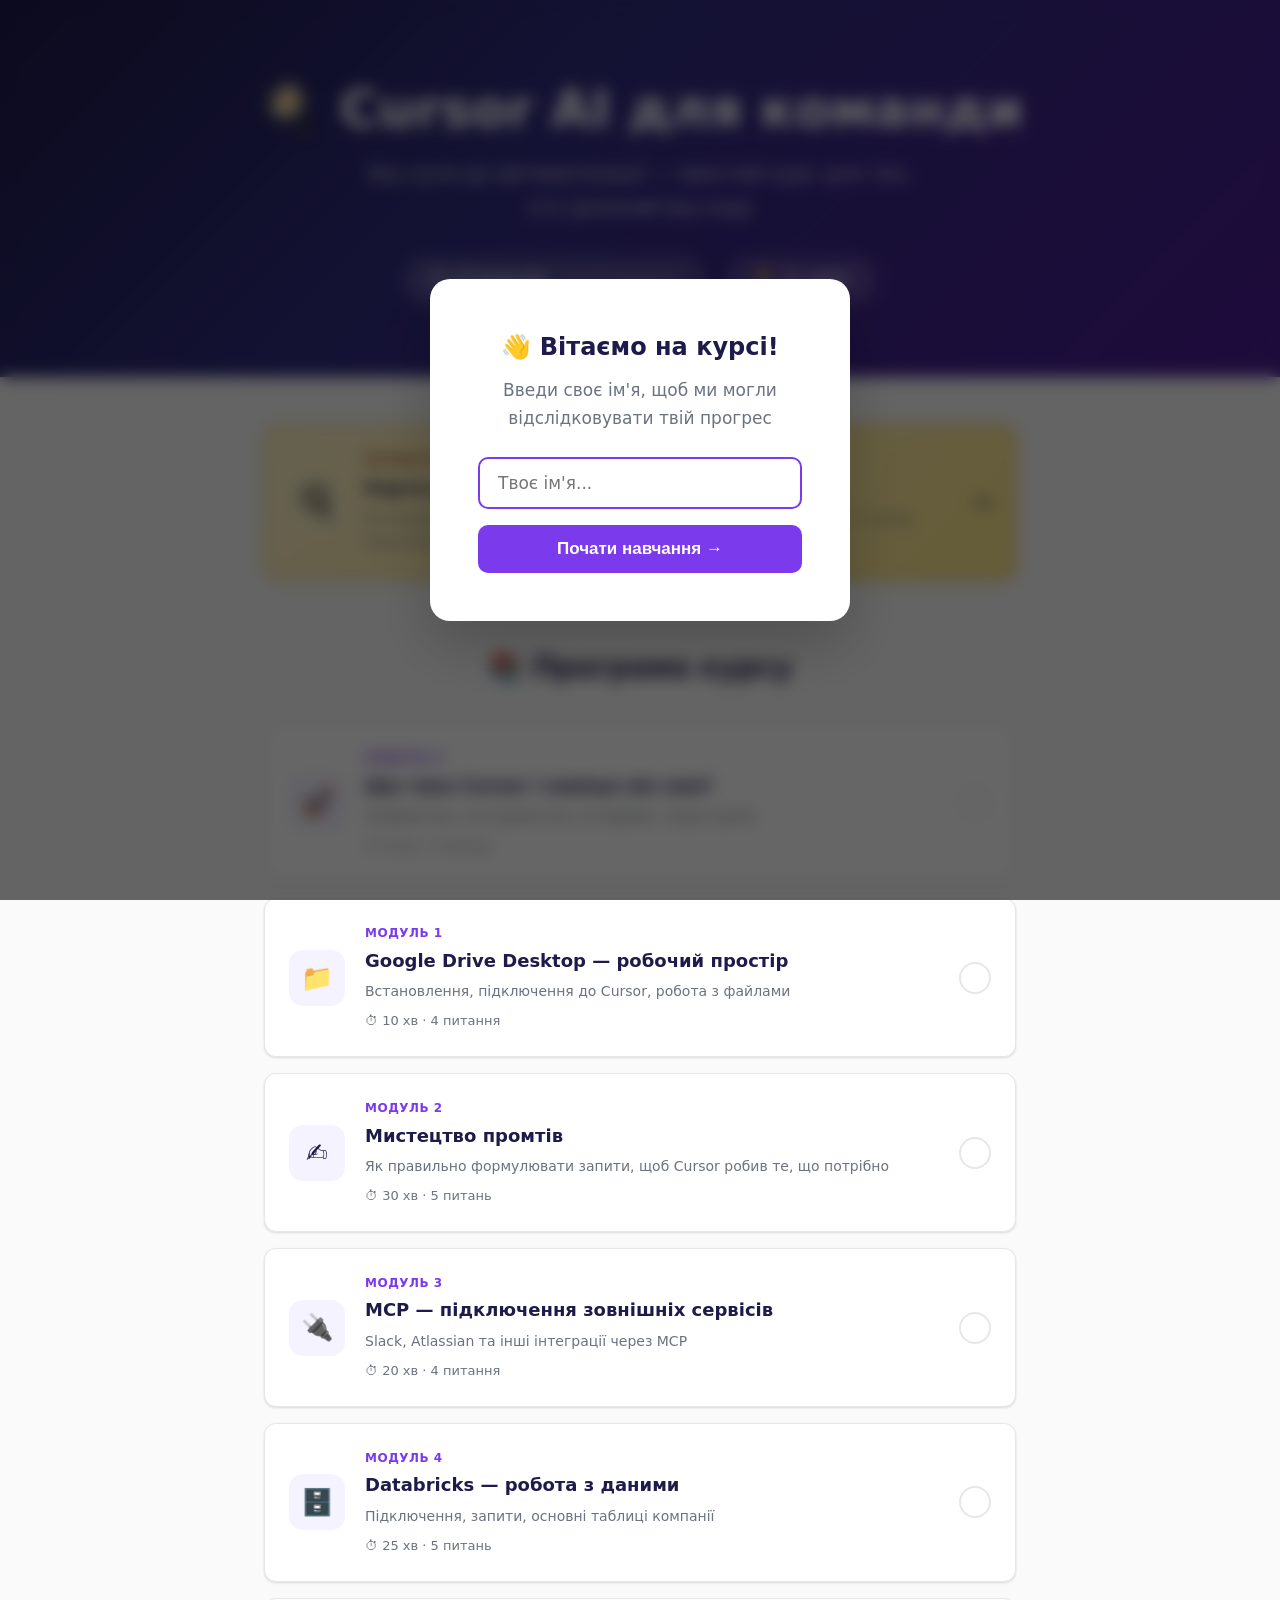
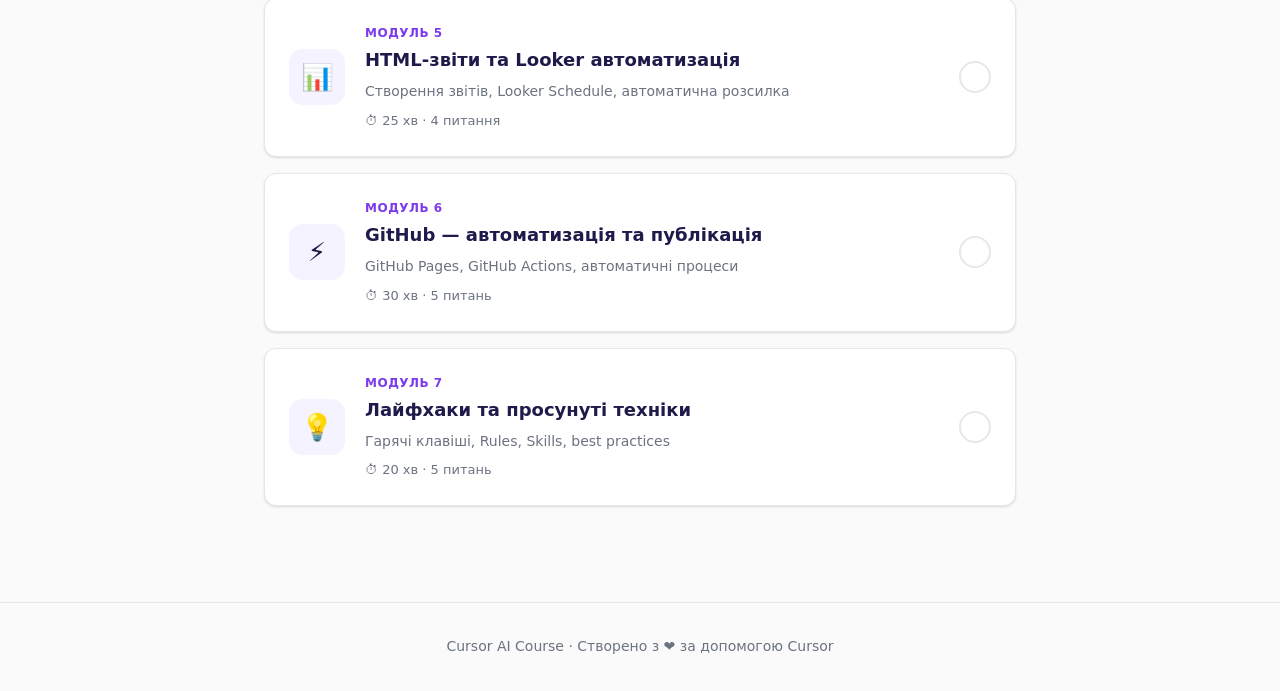
==== commit e4ec710b: "Remove tracking card from main page Made-with: Cursor" ====
--- a/index.html
+++ b/index.html
@@ -145,18 +145,6 @@
         </a>
     </section>
 
-    <section class="modules-grid" style="padding-top: 0; padding-bottom: 24px;">
-        <a href="https://docs.google.com/spreadsheets/d/1EwlPTnP_sOux0s3Pn3qujwOjlh3qjllvot61-VNgxJY/edit?gid=0#gid=0" target="_blank" class="module-card" style="background:linear-gradient(135deg,#ecfdf5,#d1fae5);border-color:#10b981;">
-            <div class="module-card-icon" style="background:#ecfdf5;font-size:28px">📊</div>
-            <div class="module-card-body">
-                <div class="module-card-label" style="color:#065f46">Для менеджера</div>
-                <div class="module-card-title">Трекінг прогресу команди</div>
-                <div class="module-card-desc">Google Sheet з результатами квізів — хто пройшов, скільки балів, коли</div>
-            </div>
-            <div style="font-size:24px">→</div>
-        </a>
-    </section>
-
     <footer class="course-footer">
         <p>Cursor AI Course · Створено з ❤️ за допомогою Cursor</p>
     </footer>
